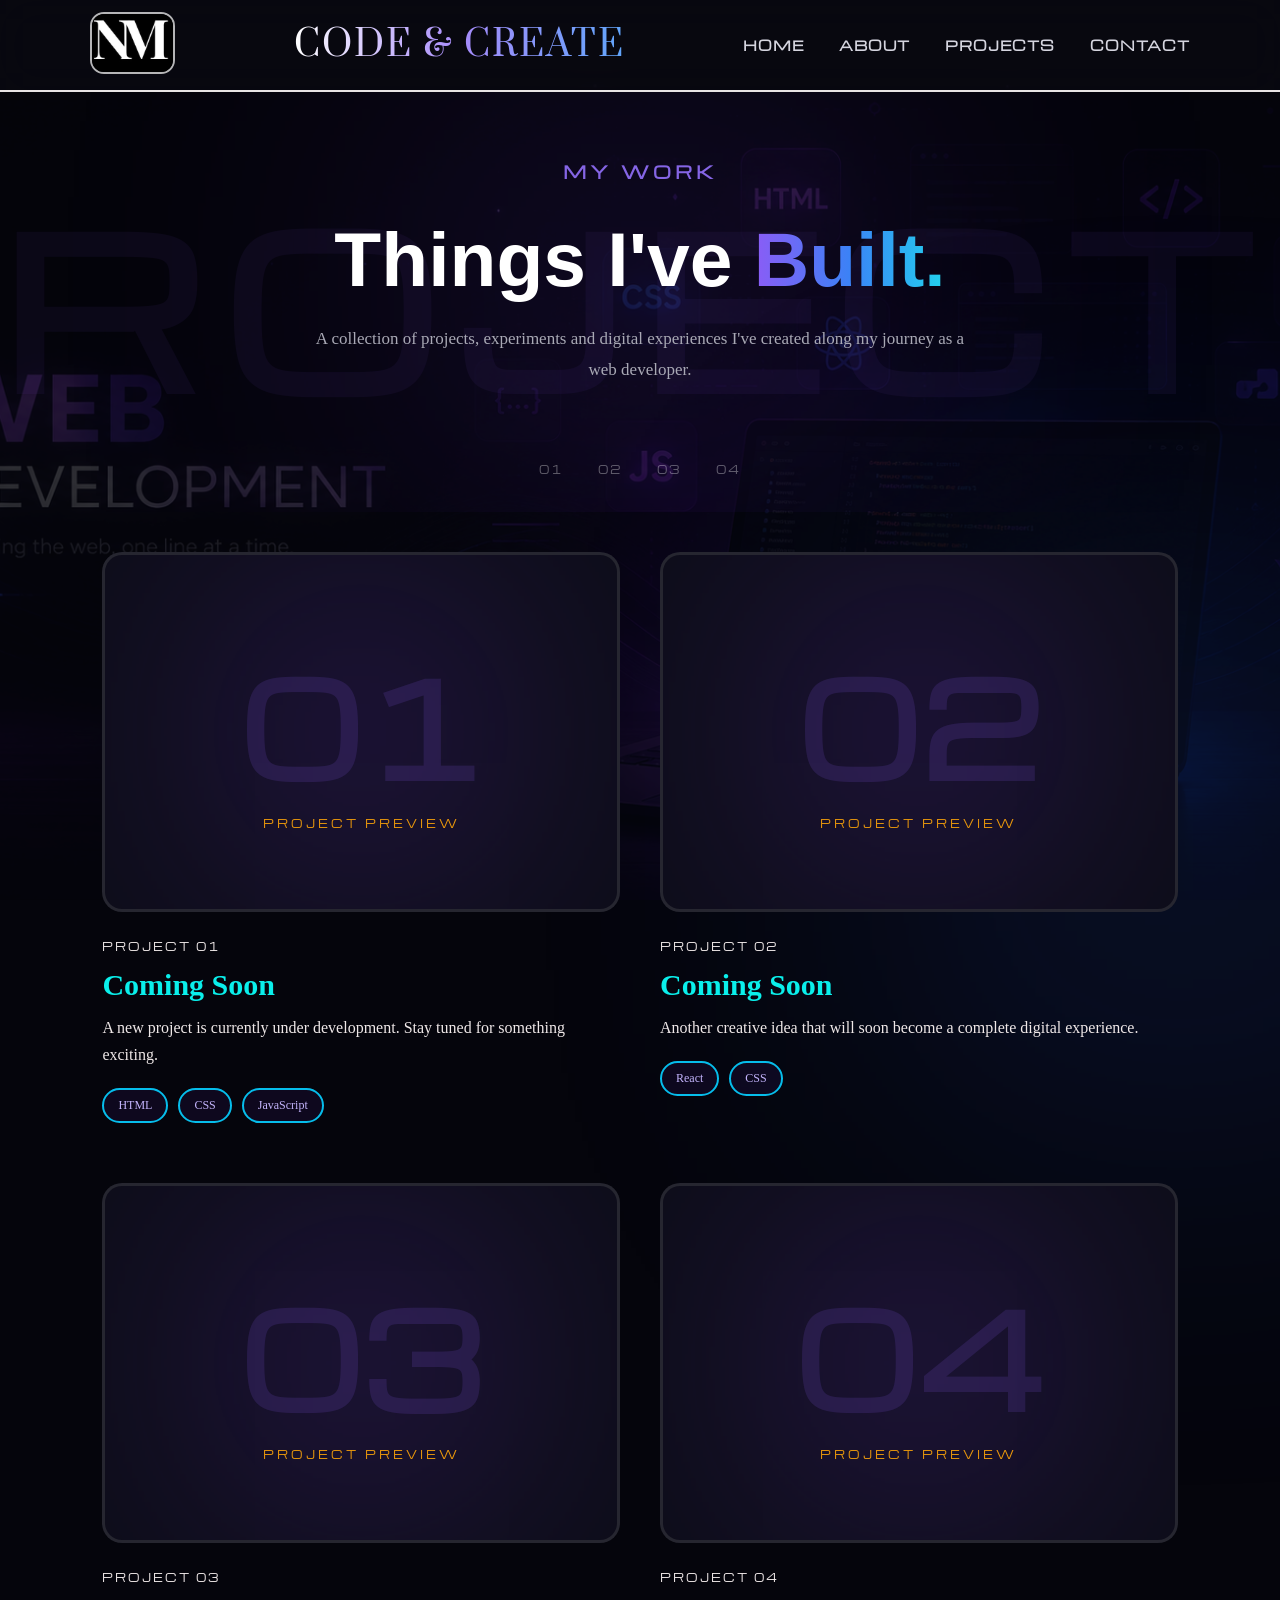
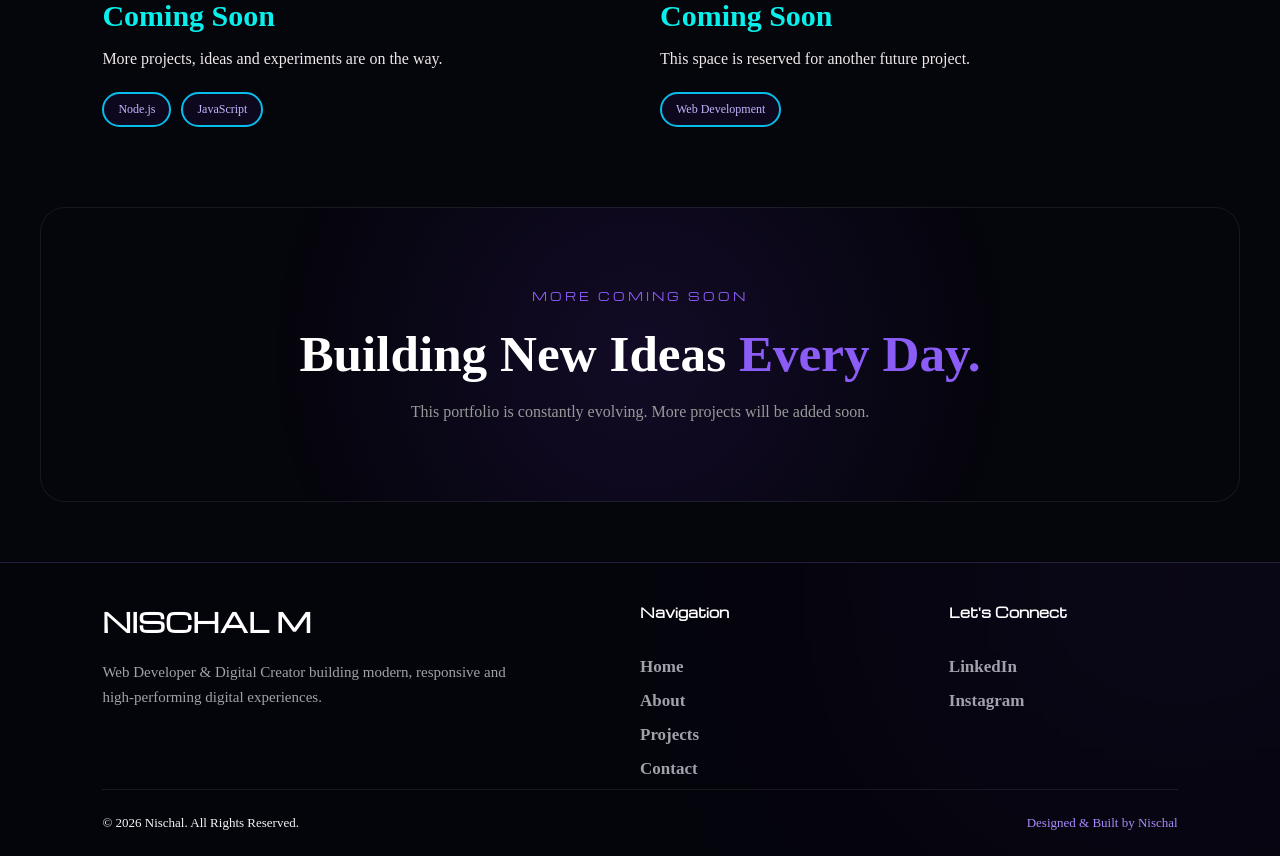
==== projects.html @ e3e35c50 "Initial portfolio website" ====
<!DOCTYPE html>

<html lang="en">

<head>

    <meta charset="UTF-8">

    <meta name="viewport" content="width=device-width, initial-scale=1.0">

    <title>Projects | Nischal</title>

    <!-- Main CSS -->
    <link rel="stylesheet" href="style.css">

    <!-- Projects CSS -->
    <link rel="stylesheet" href="projects.css">

    <!-- Fonts -->

    <link
        href="https://fonts.googleapis.com/css2?family=Inter:wght@400;500;600;700;800&family=Michroma&family=Prata&display=swap"
        rel="stylesheet">

</head>


<body>


    <!-- ================= NAVBAR ================= -->

    <nav>

        <div class="logo-img">

            <img src="logo.jpg" alt="NM Logo">

        </div>


        <div class="logo">

            CODE & CREATE

        </div>


        <ul>

            <li>
                <a href="index.html">Home</a>
            </li>

            <li>
                <a href="about.html">About</a>
            </li>

            <li>
                <a href="projects.html" class="active">Projects</a>
            </li>

            <li>
                <a href="contact.html">Contact</a>
            </li>

        </ul>

    </nav>



    <!-- ================= PROJECT HERO ================= -->

    <section class="projects-hero">

        <p class="section-small">

            MY WORK

        </p>


        <h1>

            Things I've <span>Built.</span>

        </h1>


        <p class="projects-intro">

            A collection of projects, experiments and digital
            experiences I've created along my journey as a web developer.

        </p>
        <div class="project-counter">

            <span>01</span>

            <span>02</span>

            <span>03</span>

            <span>04</span>

        </div>

    </section>



    <!-- ================= PROJECTS GRID ================= -->

    <section class="projects-section">


        <div class="projects-grid">


            <!-- ================= PROJECT 01 ================= -->

            <div class="project-item">

                <a href="#" target="_blank" class="project-image-link">

                    <div class="project-image">

                        <!-- Replace with your project image later -->

                        <div class="project-placeholder">

                            <span>01</span>

                            <p>PROJECT PREVIEW</p>

                        </div>

                    </div>

                </a>


                <div class="project-info">

                    <p class="project-number">

                        PROJECT 01

                    </p>


                    <h2>

                        Coming Soon

                    </h2>


                    <p>

                        A new project is currently under development.
                        Stay tuned for something exciting.

                    </p>


                    <div class="project-tags">

                        <span>HTML</span>

                        <span>CSS</span>

                        <span>JavaScript</span>

                    </div>

                </div>

            </div>



            <!-- ================= PROJECT 02 ================= -->

            <div class="project-item">

                <a href="#" target="_blank" class="project-image-link">

                    <div class="project-image">

                        <div class="project-placeholder">

                            <span>02</span>

                            <p>PROJECT PREVIEW</p>

                        </div>

                    </div>

                </a>


                <div class="project-info">

                    <p class="project-number">

                        PROJECT 02

                    </p>


                    <h2>

                        Coming Soon

                    </h2>


                    <p>

                        Another creative idea that will soon become
                        a complete digital experience.

                    </p>


                    <div class="project-tags">

                        <span>React</span>

                        <span>CSS</span>

                    </div>

                </div>

            </div>



            <!-- ================= PROJECT 03 ================= -->

            <div class="project-item">

                <a href="#" target="_blank" class="project-image-link">

                    <div class="project-image">

                        <div class="project-placeholder">

                            <span>03</span>

                            <p>PROJECT PREVIEW</p>

                        </div>

                    </div>

                </a>


                <div class="project-info">

                    <p class="project-number">

                        PROJECT 03

                    </p>


                    <h2>

                        Coming Soon

                    </h2>


                    <p>

                        More projects, ideas and experiments
                        are on the way.

                    </p>


                    <div class="project-tags">

                        <span>Node.js</span>

                        <span>JavaScript</span>

                    </div>

                </div>

            </div>



            <!-- ================= PROJECT 04 ================= -->

            <div class="project-item">

                <a href="#" target="_blank" class="project-image-link">

                    <div class="project-image">

                        <div class="project-placeholder">

                            <span>04</span>

                            <p>PROJECT PREVIEW</p>

                        </div>

                    </div>

                </a>


                <div class="project-info">

                    <p class="project-number">

                        PROJECT 04

                    </p>


                    <h2>

                        Coming Soon

                    </h2>


                    <p>

                        This space is reserved for another
                        future project.

                    </p>


                    <div class="project-tags">

                        <span>Web Development</span>

                    </div>

                </div>

            </div>


        </div>

    </section>



    <!-- ================= FUTURE PROJECT CTA ================= -->

    <section class="projects-cta">

        <div class="projects-cta-box">

            <p>

                MORE COMING SOON

            </p>


            <h2>

                Building New Ideas <span>Every Day.</span>

            </h2>


            <p class="projects-cta-text">

                This portfolio is constantly evolving.
                More projects will be added soon.

            </p>

        </div>

    </section>



    <!-- ================= FOOTER ================= -->
    <footer class="footer">

        <div class="footer-top">

            <div class="footer-brand">

                <h2>NISCHAL<span> M</span></h2>

                <p>
                    Web Developer & Digital Creator building modern,
                    responsive and high-performing digital experiences.
                </p>

            </div>


            <div class="footer-links">

                <h3>Navigation</h3>

                <a href="index.html">Home</a>
                <a href="about.html">About</a>
                <a href="projects.html">Projects</a>
                <a href="contact.html">Contact</a>

            </div>


            <div class="footer-social">

                <h3>Let's Connect</h3>
                <a href="https://www.linkedin.com/in/nischal17/">LinkedIn </a>
                <a href="https://www.instagram.com/nischal.m_17_/">Instagram </a>

            </div>

        </div>


        <div class="footer-bottom">

            <p>
                © 2026 Nischal. All Rights Reserved.
            </p>

            <p class="footer-made">
                Designed & Built by Nischal
            </p>

        </div>

    </footer>

</body>

</html>
---- style.css ----
/* =========================
   GLOBAL
========================= */

@import url('https://fonts.googleapis.com/css2?family=Inter:wght@400;500;600;700;800&family=Michroma&family=Prata&display=swap');

* {
    margin: 0;
    padding: 0;
    box-sizing: border-box;
}

html {
    scroll-behavior: smooth;
}

body {
    margin: 0;
    min-height: 100vh;
    background-color: #05050c;
    color: white;
}

body::before {
    content: "";

    position: fixed;
    inset: 0;

    background-image: url("./bg1.png");
    background-size: cover;
    background-position: center;
    background-repeat: no-repeat;

    opacity: 0.2;

    z-index: -1;

    pointer-events: none;
}

body::after {
    content: "";

    position: fixed;

    width: 500px;
    height: 500px;

    background: #2563eb;

    filter: blur(180px);

    opacity: 0.18;

    bottom: -200px;
    right: -150px;

    z-index: -1;
}


/* =========================
   NAVBAR
========================= */

nav {

    position: sticky;
    top: 0;

    width: 100%;

    min-height: 80px;

    display: flex;
    align-items: center;
    justify-content: space-between;

    padding: 12px 7%;

    background: rgba(10, 10, 18, 0.75);

    backdrop-filter: blur(20px);

    border-bottom: 2px solid rgb(232, 228, 228);

    z-index: 1000;

}


/* =========================
   LOGO IMAGE
========================= */

.logo-img img {

    width: 85px;
    height: 62px;

    object-fit: cover;

    border: 2px solid rgba(255, 255, 255, 0.7);

    border-radius: 14px;

    transition: 0.3s;

}

.logo-img img:hover {

    transform: rotate(5deg) scale(1.05);

    box-shadow:
        0 0 25px rgba(139, 92, 246, 0.6);

}


/* =========================
   PORTFOLIO LOGO TEXT
========================= */

.logo {

    font-family: "Prata", serif;

    font-size: clamp(25px, 3vw, 35px);

    color: white;

    letter-spacing: 2px;

    background:
        linear-gradient(90deg,
            #ffffff,
            #a78bfa,
            #60a5fa);

    -webkit-background-clip: text;

    color: transparent;

}


/* =========================
   NAV LINKS
========================= */

nav ul {

    display: flex;

    align-items: center;

    gap: 35px;

}

nav ul li {

    list-style: none;

}

nav ul li a {

    position: relative;

    text-decoration: none;

    text-transform: uppercase;

    color: #d5d5df;

    font-size: 13px;

    font-family: "Michroma", sans-serif;

    letter-spacing: 1px;
    font-weight: bolder;

    transition: 0.3s;

}


/* HOVER COLOR */

nav ul li a:hover {

    color: rgb(238, 3, 3);

}


/* ANIMATED UNDERLINE */

nav ul li a::after {

    content: "";

    position: absolute;

    width: 0;

    height: 2px;

    left: 0;

    bottom: -8px;

    background:
        linear-gradient(90deg,
            #8b5cf6,
            #3b82f6);

    transition: 0.3s;

}

nav ul li a:hover::after {

    width: 100%;

}


/* =========================
   HERO SECTION
========================= */

.hero {

    width: 100%;
    padding: 80px 5% 50px;
    padding-top: 10px;
    min-height: calc(100vh - 80px);

    max-width: 1500px;

    margin: auto;

    display: flex;
    flex-direction: column;

    justify-content: space-evenly;

    align-items: center;

    gap: 70px;
    text-align: center;

    padding-left: 50px;
    flex: content;


    animation: fadeUp 1s ease;
    position: relative;
    overflow: hidden;
    isolation: isolate;

}

.hero-center .one {

    font-family: "Michroma", sans-serif;

    color: #a78bfa;

    font-size: clamp(20px, 1.5vw, 24px);

    letter-spacing: 2px;
    line-height: 2;

    margin-bottom: 60px;
    text-align: center;
    text-transform: uppercase;

}

.hero-center .intro-text {
    font-family: "Michroma", sans-serif;
    color: #e8e5f0;
    font-size: clamp(30px, 2.5vw, 60px);
    letter-spacing: 2px;
    gap: 0px;
    text-transform: uppercase;
    width: 100%;
}


/* MAIN HEADING */

.hero-center .two {

    font-family: "Inter", sans-serif;

    font-size: clamp(25px, 6vw, 55px);

    font-weight: 500px;

    line-height: 1.05;

    letter-spacing: -3px;

    max-width: 750px;
    text-align: center;

    color: white;

}

.hero-center .three {

    font-family: "Michroma", sans-serif;

    font-size: 20px;

    font-weight: 500px;

    line-height: 1.05;

    letter-spacing: 2px;

    max-width: 900px;
    text-align: center;
    color: white;
    padding-top: 20px;
    line-height: 1.5;


}

.hero::before {
    content: "";

    position: absolute;

    width: 600px;
    height: 500px;

    background: radial-gradient(ellipse,
            rgba(99, 102, 241, 0.30) 0%,
            rgba(139, 92, 246, 0.18) 40%,
            transparent 75%);

    top: 50%;
    left: 50%;

    transform: translate(-50%, -50%);

    filter: blur(50px);

    z-index: 0;

    pointer-events: none;
}


/* =========================
   LEFT SIDE
========================= */



/* SMALL INTRO TEXT */




/* GRADIENT TEXT */

.bold {

    background:
        linear-gradient(90deg,
            #8b5cf6,
            #3b82f6,
            #06b6d4);

    -webkit-background-clip: text;

    color: transparent;

}


/* =========================
   BUTTONS
========================= */

.btn {

    display: inline-block;

    margin-top: 30px;
    margin-bottom: 30px;

    margin-right: 12px;

    padding: 15px 25px;
    padding-bottom: 20px;

    border: none;

    border-radius: 12px;

    background:
        linear-gradient(135deg,
            #8b5cf6,
            #2563eb);

    color: white;

    font-family: "Inter", sans-serif;

    font-weight: 600;

    font-size: 14px;

    cursor: pointer;

    transition: all 0.3s ease;

    box-shadow: 0 10px 30px rgba(99, 102, 241, 0.3);
    display: inline-block;
    text-decoration: none;

}


/* BUTTON HOVER */

.btn:hover {

    transform:
        translateY(-5px) scale(1.03);

    box-shadow:
        0 15px 40px rgba(139, 92, 246, 0.5);

}


/* SECOND BUTTON */

.btn:nth-of-type(2) {

    background: transparent;

    border:
        1px solid rgba(255, 255, 255, 0.859);

    box-shadow: none;
    transition: none;


}

.btn:nth-of-type(2):hover {

    background:
        rgba(226, 211, 211, 0.08);
    color: rgb(183, 255, 0);
    border: 3px solid rgba(255, 255, 255, 0.859);

}




@keyframes fadeUp {

    from {

        opacity: 0;

        transform:
            translateY(40px);

    }

    to {

        opacity: 1;

        transform:
            translateY(0);

    }

}


/* =========================
   RESPONSIVE TABLET
========================= */

@media (max-width: 900px) {

    nav {

        padding: 12px 5%;

    }

    nav ul {

        gap: 18px;

    }

    .hero {

        flex-direction: column;

        text-align: center;

        padding-top: 100px;

    }

    .hero-left {

        display: flex;

        flex-direction: column;

        align-items: center;

    }

    .hero-right {

        margin-top: 20px;

    }

}


/* =========================
   MOBILE
========================= */

@media (max-width: 650px) {

    nav {

        min-height: 70px;

        padding: 10px 20px;

    }

    .logo-img img {

        width: 48px;
        height: 48px;

    }

    .logo {

        font-size: 26px;

    }

    nav ul {

        display: none;

    }

    .hero {

        padding:
            70px 20px 50px;

        gap: 50px;

    }

    .hero-left .two {

        font-size: 42px;

        letter-spacing: -2px;

    }

    .hero-right img {

        width: 90%;

    }

    .btn {

        padding: 13px 18px;

        font-size: 12px;
        padding-bottom: 20px;

    }

}

/* TECH STACK */

.tech-section {

    max-width: 1300px;

    margin: auto;

    padding: 10px;

    text-align: center;
    padding-top: 10px;
}


.section-small {

    color: #a78bfa;

    font-family: "Michroma", sans-serif;

    font-size: 12px;

    letter-spacing: 2px;

    margin-bottom: 10px;
}


.tech-section h2,
.featured-section h2 {

    font-size: clamp(32px, 4vw, 55px);

    margin-bottom: 60px;
}


.tech-section h2 span,
.featured-section h2 span,
.cta-section h2 span {

    background: linear-gradient(90deg,
            #8b5cf6,
            #3b82f6,
            #06b6d4);

    -webkit-background-clip: text;

    color: transparent;
}


.tech-container {

    display: grid;

    grid-template-columns:
        repeat(3, 1fr);

    gap: 30px;
}


.tech-card {

    padding: 30px;
    padding-bottom: 20px;

    background:
        rgba(255, 255, 255, 0.03);

    border:
        2px solid rgba(255, 255, 255, 0.811);

    border-radius: 18px;

    transition: 0.5s;
}


.tech-card:hover {

    transform:
        translateY(-10px);


    box-shadow:
        0 20px 50px rgba(139, 92, 246, 0.15);
    border: 5px solid rgba(138, 92, 246, 0.91);
    transition: all 0.1s ease;
}


.tech-card span {

    color: #8b5cf6;

    font-size: 12px;
}


.tech-card h3 {

    margin: 15px 0;

    font-size: 25px;
}


.tech-card p {

    color: #a1a1aa;

    font-size: 14px;
}
/* footer */
/* ================= FOOTER ================= */

.footer {
    background: rgba(5, 5, 12, 0.95);

    border-top: 1px solid rgba(167, 139, 250, 0.2);

    padding: 40px 8% 25px;

    position: relative;

    overflow: hidden;
}


/* Purple glow */

.footer::before {
    content: "";

    position: absolute;

    width: 400px;
    height: 400px;

    background: #7c3aed;

    filter: blur(180px);

    opacity: 0.12;

    top: -200px;
    right: -100px;

    pointer-events: none;
}


/* Footer Layout */

.footer-top {
    max-width: 1200px;

    margin: auto;

    display: grid;

    grid-template-columns: 2fr 1fr 1fr;

    gap: 80px;

    padding-bottom: 10px;

    position: relative;

    z-index: 1;
}


/* Brand */

.footer-brand h2 {
    font-family: "Michroma", sans-serif;

    font-size: 26px;

    margin-bottom: 20px;

    color: white;
    gap: 5px;
}


.footer-brand h2 span {
    color: white;
    gap: 5px;
}


.footer-brand p {
    max-width: 420px;

    color: #a1a1aa;

    line-height: 1.7;

    font-size: 15px;
}


/* Links */

.footer h3 {
    font-family: "Michroma", sans-serif;

    font-size: 13px;

    margin-bottom: 22px;

    color: white;
}


.footer-links,
.footer-social {
    display: flex;

    flex-direction: column;

    gap: 14px;
}


.footer a {
    text-decoration: none;

    color: #a1a1aa;

    font-size: 17px;
    font-weight: bolder;
    transition: 0.3s ease;
}


.footer a:hover {
    color: #e606b5;

    transform: translateX(6px);
}


/* Bottom Section */

.footer-bottom {
    max-width: 1200px;

    margin: auto;

    padding-top: 25px;

    border-top: 1px solid rgba(255, 255, 255, 0.08);

    display: flex;

    justify-content: space-between;

    align-items: center;

    color: #f5f5f8;

    font-size: 13px;

    position: relative;

    z-index: 1;
}


.footer-made {
    color: #a78bfa;
}


/* ================= MOBILE ================= */

@media (max-width: 768px) {

    .footer {
        padding: 55px 7% 25px;
    }


    .footer-top {
        grid-template-columns: 1fr;

        gap: 45px;
    }


    .footer-bottom {
        flex-direction: column;

        align-items: flex-start;

        gap: 10px;
    }

}

/*
/* FLOAT ANIMATION */

@keyframes floatTag {

    0%,
    100% {
        transform: translateY(0);
    }

    50% {
        transform: translateY(-15px);
    }

}


/* =========================
   MOBILE
========================= */

@media (max-width: 650px) {

    .image-container {
        width: 280px;
        height: 380px;
    }

    .tag-one {
        right: -20px;
    }

    .tag-two {
        left: -20px;
    }

}
---- projects.css ----
/* ================= PROJECTS HERO ================= */

/* ================= PROJECT HERO ================= */

.projects-hero {

    min-height: 420px;

    position: relative;

    display: flex;

    flex-direction: column;

    justify-content: center;

    align-items: center;

    text-align: center;

    padding: 20px 8% 80px;

    overflow: hidden;

}


/* ================= BIG BACKGROUND TEXT ================= */

.projects-hero::before {

    content: "PROJECTS";

    position: absolute;

    top: 50%;

    left: 50%;

    transform: translate(-50%, -50%);

    font-family: "Michroma", sans-serif;

    font-size: clamp(80px, 16vw, 250px);

    font-weight: 900;

    letter-spacing: 15px;

    color: rgba(139, 92, 246, 0.06);

    white-space: nowrap;

    z-index: 0;

    pointer-events: none;

}


/* ================= PURPLE GLOW ================= */

.projects-hero::after {

    content: "";

    position: absolute;

    width: 500px;

    height: 350px;

    background: #7c3aed;

    filter: blur(160px);

    opacity: 0.16;

    top: 45%;

    left: 50%;

    transform: translate(-50%, -50%);

    z-index: 0;

}


/* ================= HERO CONTENT ================= */

.projects-hero > * {

    position: relative;

    z-index: 2;

}


/* ================= SMALL LABEL ================= */

.projects-hero .section-small {

    font-family: "Michroma", sans-serif;

    font-size: 17px;
    font-weight: bolder;

    letter-spacing: 4px;

    color: #8565e5;

    margin-bottom: 20px;

}


/* ================= TITLE ================= */

.projects-hero h1 {

    font-family: "Inter", sans-serif;

    font-size: clamp(50px, 7vw, 95px);

    font-weight: 800;

    color: #ffffff;

    margin: 0 0 20px;

    line-height: 1.05;

}


/* ================= GRADIENT TEXT ================= */

.projects-hero h1 span {

    background: linear-gradient(
        90deg,
        #8b5cf6,
        #6366f1,
        #38bdf8
    );

    -webkit-background-clip: text;

    -webkit-text-fill-color: transparent;

}


/* ================= DESCRIPTION ================= */

.projects-intro {

    max-width: 680px;

    color: #efeff7;

    font-size: 19px;

    line-height: 2px;

    margin: 0;

}


/* ================= DECORATIVE PROJECT NUMBERS ================= */

.projects-hero .project-counter {

    position: absolute;

    bottom: 35px;

    display: flex;

    gap: 35px;

    font-family: "Michroma", sans-serif;

    font-size: 11px;

    letter-spacing: 2px;

    color: rgba(255, 255, 255, 0.35);

    z-index: 3;

}


.projects-hero .project-counter span {

    transition: 0.3s ease;

}


.projects-hero .project-counter span:hover {

    color: #a78bfa;

}


.projects-hero h1 {

    font-family: Arial, sans-serif;

    font-size: clamp(45px, 6vw, 80px);

    color: white;

    margin: 15px 0;

}


.projects-hero h1 span {

    background: linear-gradient(
        90deg,
        #8b5cf6,
        #3b82f6,
        #22d3ee
    );

    -webkit-background-clip: text;

    -webkit-text-fill-color: transparent;

}


.projects-intro {

    max-width: 650px;

    color: #a9a9b5;

    font-size: 17px;

    line-height: 1.8;

    margin-top: 10px;

}


/* ================= PROJECTS SECTION ================= */

.projects-section {

    padding: 40px 8% 120px;
    padding-bottom: 70px;

}


.projects-grid {

    display: grid;

    grid-template-columns: repeat(2, 1fr);

    gap: 60px 40px;

    max-width: 1300px;

    margin: auto;

}


/* ================= PROJECT CARD ================= */

.project-item {

    transition: 0.4s ease;

}


/* ================= PROJECT IMAGE ================= */

.project-image-link {

    display: block;

    text-decoration: none;

}


.project-image {

    height: 360px;

    overflow: hidden;

    border-radius: 20px;

    border: 3px solid rgba(255, 255, 255, 0.1);

    background: #0d0d18;

    position: relative;

    cursor: pointer;

    transition: 0.4s ease;

}


.project-image:hover {

    transform: translateY(-8px);

    border-color: rgba(19, 48, 236, 0.7);

    box-shadow:

        0 20px 50px rgba(0, 0, 0, 0.5),

        0 0 40px rgba(124, 58, 237, 0.15);

}


/* ================= PLACEHOLDER ================= */

.project-placeholder {

    width: 100%;

    height: 100%;

    display: flex;

    flex-direction: column;

    justify-content: center;

    align-items: center;

    position: relative;

    overflow: hidden;

}


.project-placeholder::before {

    content: "";

    position: absolute;

    width: 300px;

    height: 300px;

    background: #7c3aed;

    filter: blur(130px);

    opacity: 0.2;

}


.project-placeholder span {

    font-family: "Michroma", sans-serif;

    font-size: clamp(70px, 10vw, 130px);

    font-weight: 900;

    color: rgba(139, 92, 246, 0.15);

    z-index: 1;

}


.project-placeholder p {

    font-family: "Michroma", sans-serif;

    font-size: 11px;

    letter-spacing: 3px;

    color: #ea980c;

    z-index: 1;

}


/* ================= PROJECT INFO ================= */

.project-info {

    padding-top: 25px;

}


.project-number {

    font-family: "Michroma", sans-serif;

    font-size: 11px;

    letter-spacing: 2px;

    color: #8b5cf6;

}


.project-info h2 {

    color: rgb(10, 239, 235);

    font-size: 30px;

    margin: 12px 0;

}


.project-info > p {

    color: #efe8e8;

    line-height: 1.7;

    max-width: 500px;

}


/* ================= PROJECT TAGS ================= */

.project-tags {

    display: flex;

    flex-wrap: wrap;

    gap: 10px;

    margin-top: 20px;

}


.project-tags span {

    padding: 8px 14px;

    border-radius: 50px;

    font-size: 12px;

    color: #c4b5fd;

    border: 2px solid rgb(6, 189, 235);

    background: rgba(124, 58, 237, 0.08);

}


/* ================= CTA ================= */

.projects-cta {

    padding: 10px 20px 120px;
    padding-bottom: 60px;


}


.projects-cta-box {

    max-width: 1200px;

    margin: auto;

    padding: 80px 30px;

    text-align: center;

    border-radius: 25px;

    border: 1px solid rgba(255, 255, 255, 0.08);

    background:

        radial-gradient(
            circle at center,
            rgba(124, 58, 237, 0.12),
            transparent 60%
        );

}


.projects-cta-box > p:first-child {

    color: #8b5cf6;

    font-family: "Michroma", sans-serif;

    font-size: 11px;

    letter-spacing: 3px;

}


.projects-cta-box h2 {

    color: white;

    font-size: clamp(30px, 4vw, 55px);

    margin: 20px 0;

}


.projects-cta-box h2 span {

    color: #8b5cf6;

}


.projects-cta-text {

    color: #999;

    font-size: 16px;

}


/* ================= MOBILE ================= */

@media (max-width: 768px) {

    .projects-hero {

        min-height: 350px;

        padding: 100px 7% 40px;

    }


    .projects-grid {

        grid-template-columns: 1fr;

        gap: 50px;

    }


    .projects-section {

        padding: 40px 7% 80px;

    }


    .project-image {

        height: 280px;

    }


    .projects-cta {

        padding: 20px 7% 80px;

    }


    .projects-cta-box {

        padding: 60px 20px;

    }

}
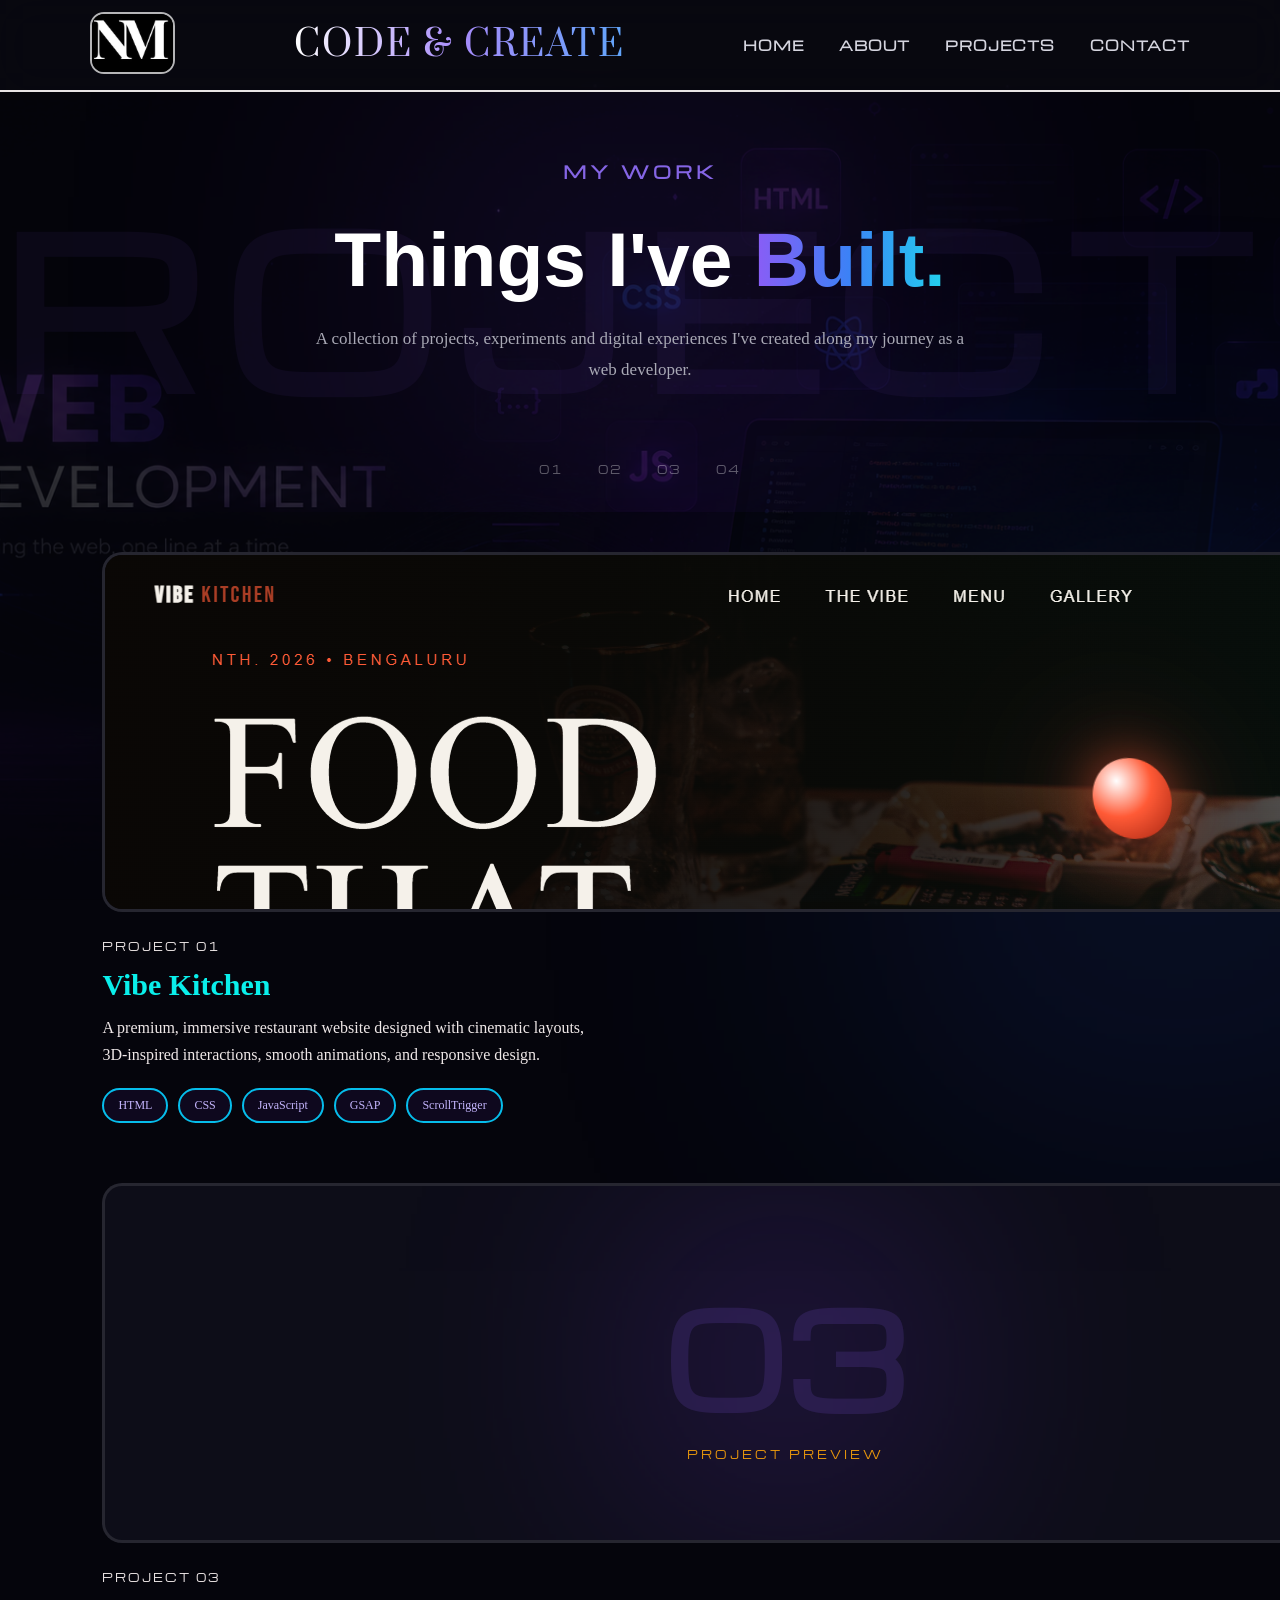
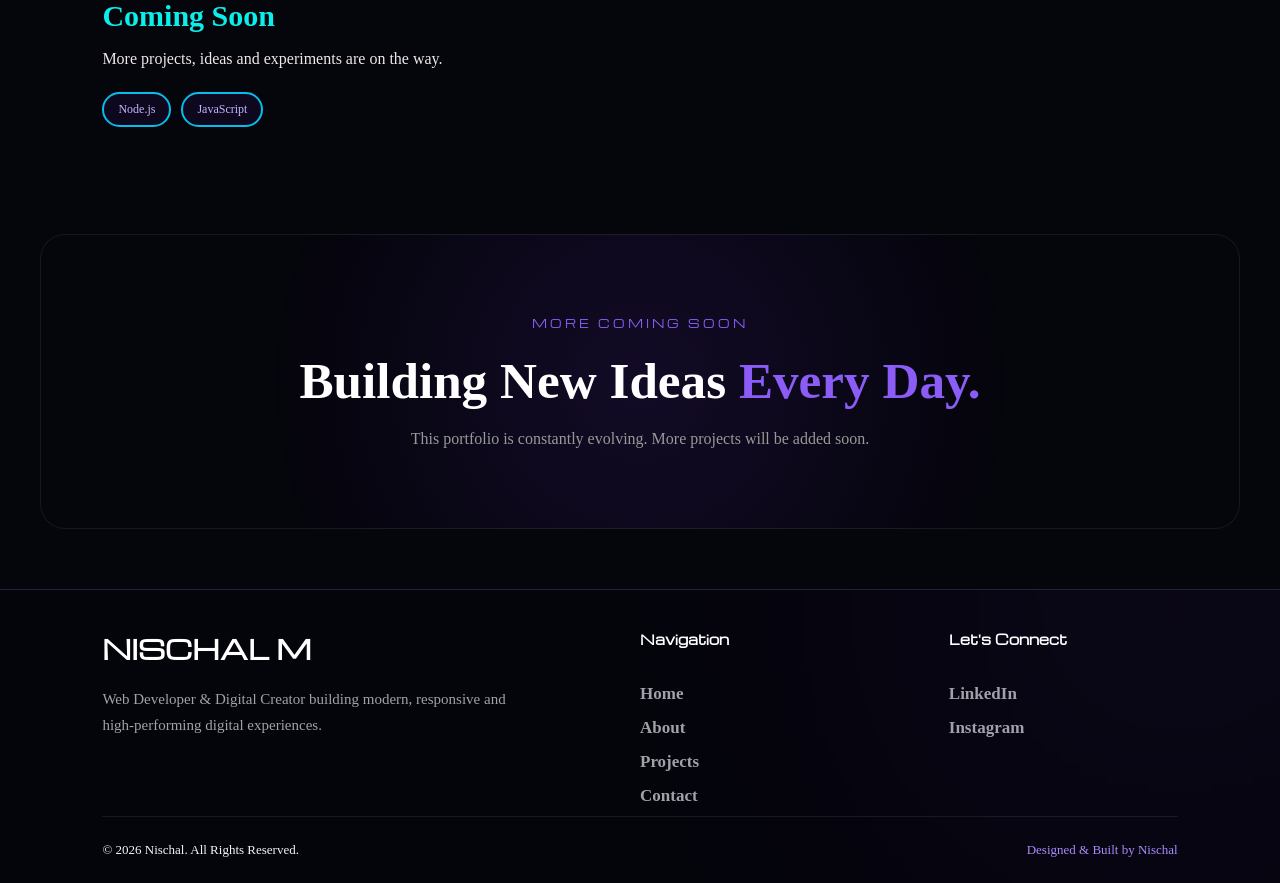
==== commit e06f180e: "Added Vibe Kitchen project to portfolio" ====
--- a/projects.html
+++ b/projects.html
@@ -122,24 +122,22 @@
 
             <div class="project-item">
 
-                <a href="#" target="_blank" class="project-image-link">
-
-                    <div class="project-image">
-
-                        <!-- Replace with your project image later -->
-
-                        <div class="project-placeholder">
-
-                            <span>01</span>
-
-                            <p>PROJECT PREVIEW</p>
-
-                        </div>
-
-                    </div>
-
-                </a>
-
+                <a 
+    href="https://project1-vibe-kitchen-kappa.vercel.app/"
+    target="_blank"
+    class="project-image-link"
+>
+
+    <div class="project-image">
+
+        <img 
+            src="pro1.png"
+            alt="Vibe Kitchen Restaurant Website"
+        >
+
+    </div>
+
+</a>
 
                 <div class="project-info">
 
@@ -152,15 +150,14 @@
 
                     <h2>
 
-                        Coming Soon
+                        Vibe Kitchen
 
                     </h2>
 
 
                     <p>
 
-                        A new project is currently under development.
-                        Stay tuned for something exciting.
+                        A premium, immersive restaurant website designed with cinematic layouts, 3D-inspired interactions, smooth animations, and responsive design.
 
                     </p>
 
@@ -172,6 +169,10 @@
                         <span>CSS</span>
 
                         <span>JavaScript</span>
+
+                        <span>GSAP</span>
+
+                        <SPAN>ScrollTrigger</SPAN>
 
                     </div>
 
--- a/style.css
+++ b/style.css
@@ -952,4 +952,55 @@
         left: -20px;
     }
 
+}
+/* ================= MOBILE TECH STACK FIX ================= */
+
+@media (max-width: 768px) {
+
+    .tech-section {
+        width: 100%;
+        overflow: hidden;
+        padding: 60px 20px;
+        box-sizing: border-box;
+    }
+
+    .tech-container {
+        width: 100%;
+        max-width: 100%;
+        margin: 0 auto;
+
+        display: grid;
+        grid-template-columns: 1fr;
+        gap: 15px;
+
+        padding: 0;
+        box-sizing: border-box;
+    }
+
+    .tech-card {
+        width: 100%;
+        max-width: 100%;
+        min-width: 0;
+
+        box-sizing: border-box;
+    }
+
+    .tech-section h2,
+    .tech-section .section-small {
+        text-align: center;
+        max-width: 100%;
+    }
+}
+
+
+/* EXTRA FIX FOR HORIZONTAL SCROLL */
+
+html,
+body {
+    max-width: 100%;
+    overflow-x: hidden;
+}
+.tech-container {
+    grid-template-columns: repeat(2, 1fr);
+    gap: 12px;
 }
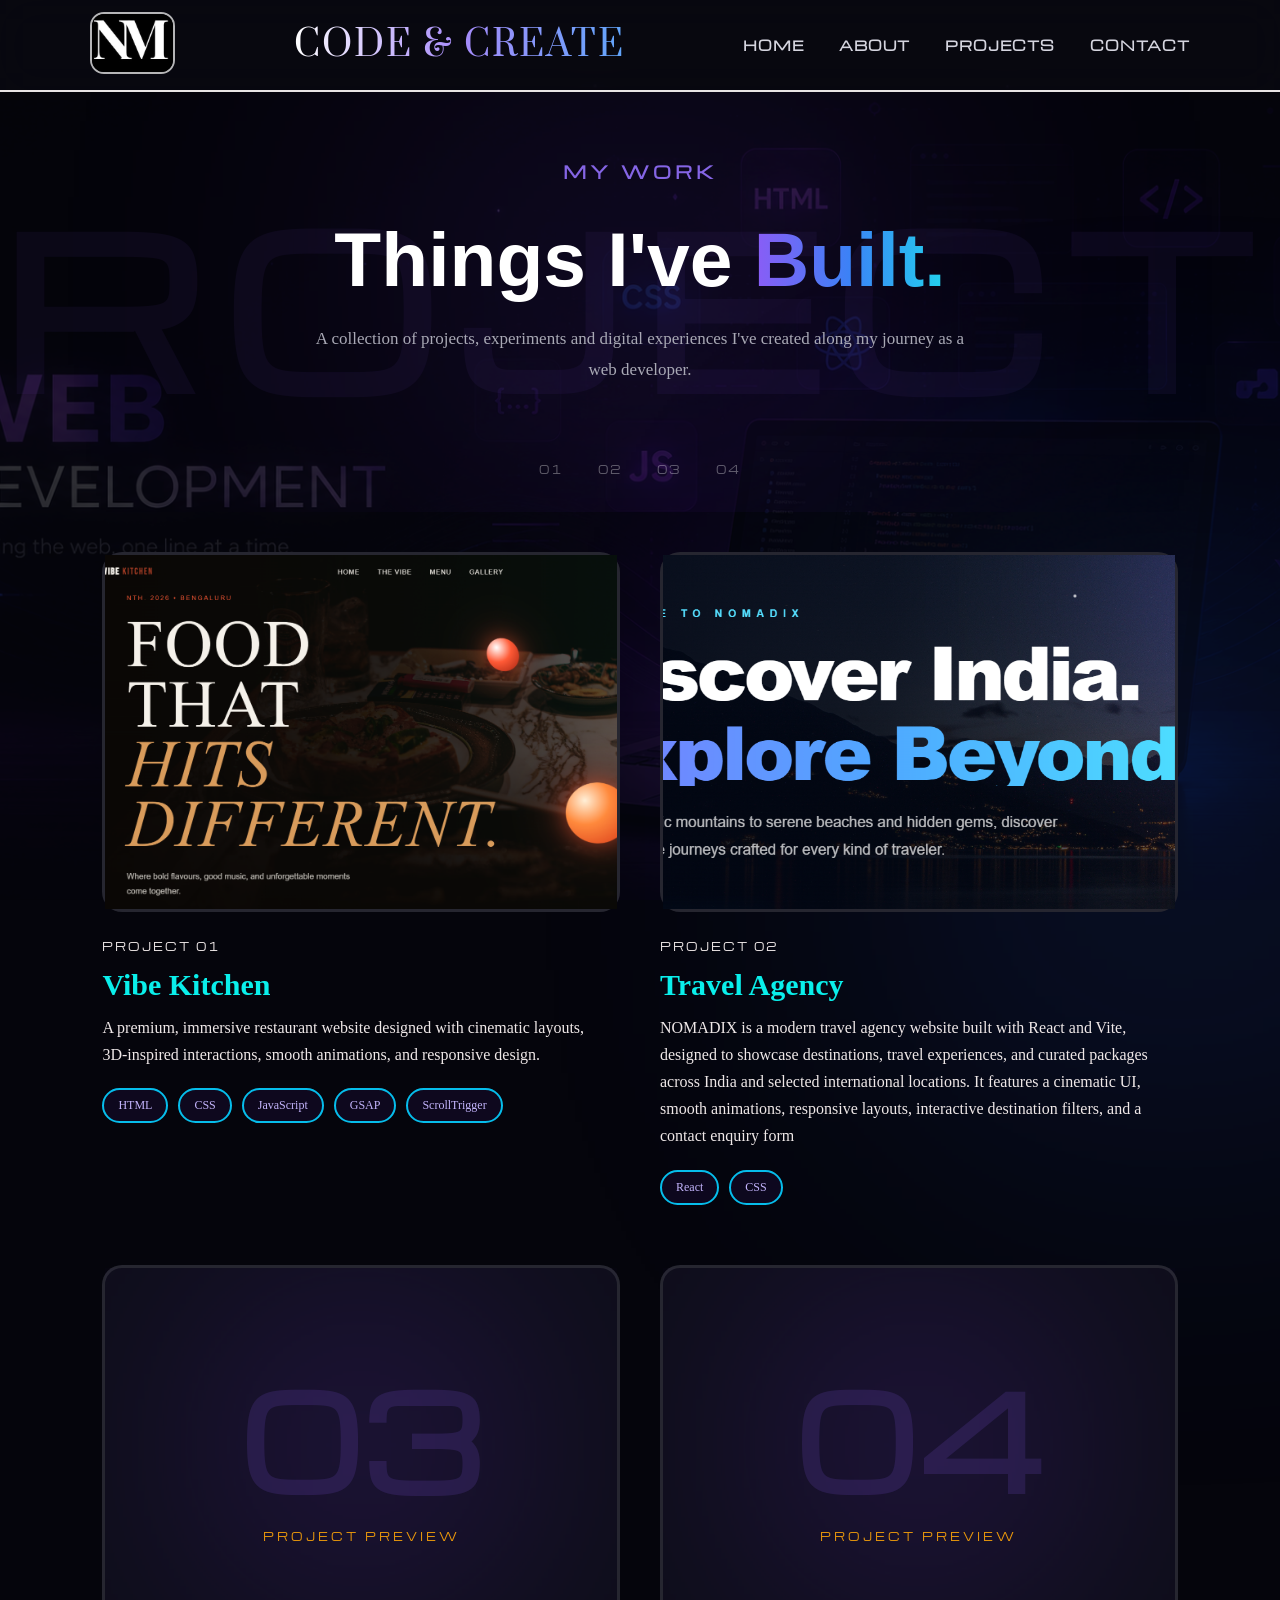
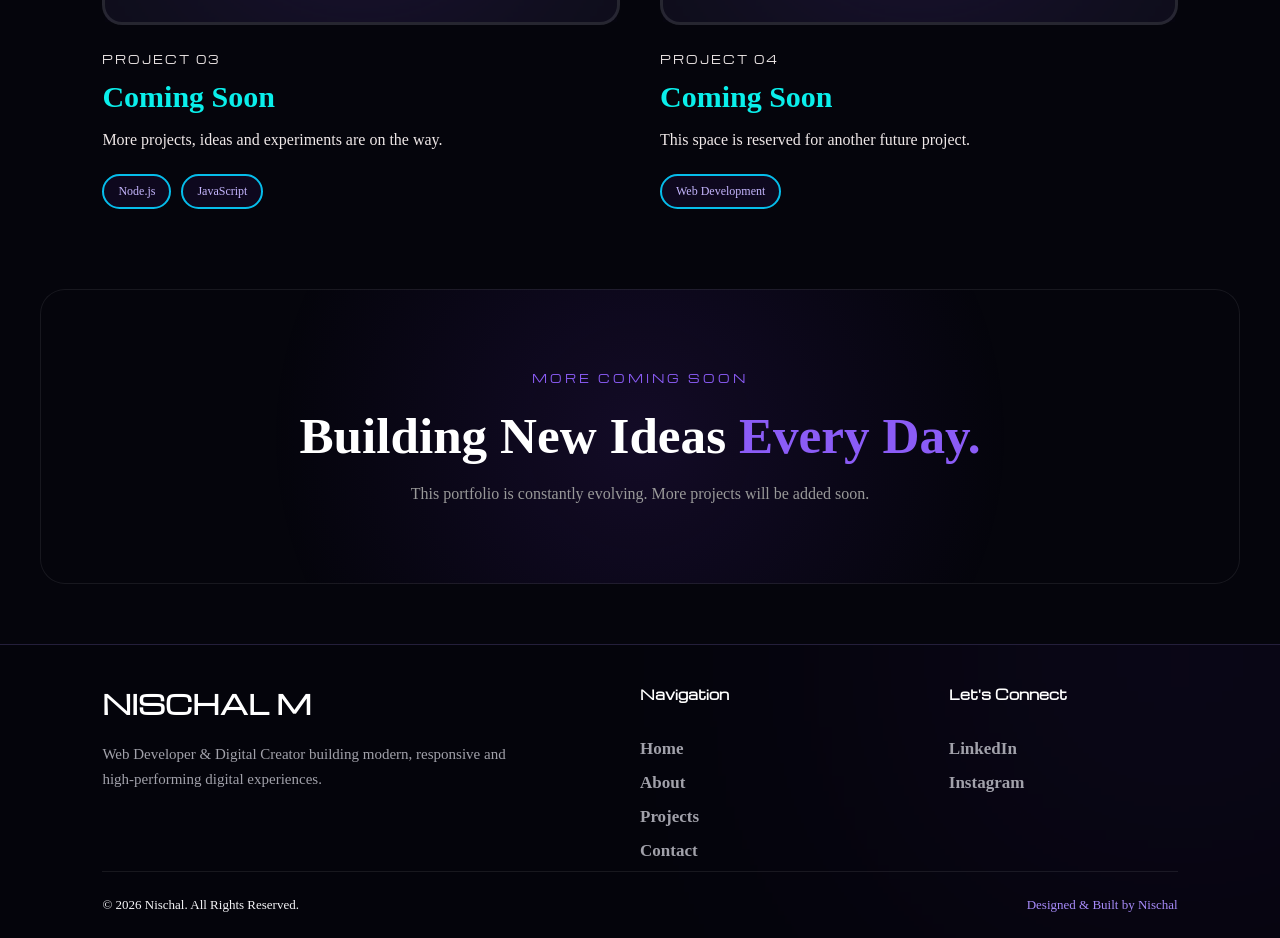
==== commit 5fb6e4af: "Update Projects" ====
--- a/projects.html
+++ b/projects.html
@@ -122,22 +122,15 @@
 
             <div class="project-item">
 
-                <a 
-    href="https://project1-vibe-kitchen-kappa.vercel.app/"
-    target="_blank"
-    class="project-image-link"
->
-
-    <div class="project-image">
-
-        <img 
-            src="pro1.png"
-            alt="Vibe Kitchen Restaurant Website"
-        >
-
-    </div>
-
-</a>
+                <a href="https://project1-vibe-kitchen-kappa.vercel.app/" target="_blank" class="project-image-link">
+
+                    <div class="project-image">
+
+                        <img src="pro1.png" alt="Vibe Kitchen Restaurant Website">
+
+                    </div>
+
+                </a>
 
                 <div class="project-info">
 
@@ -157,7 +150,8 @@
 
                     <p>
 
-                        A premium, immersive restaurant website designed with cinematic layouts, 3D-inspired interactions, smooth animations, and responsive design.
+                        A premium, immersive restaurant website designed with cinematic layouts, 3D-inspired
+                        interactions, smooth animations, and responsive design.
 
                     </p>
 
@@ -185,24 +179,19 @@
             <!-- ================= PROJECT 02 ================= -->
 
             <div class="project-item">
-
-                <a href="#" target="_blank" class="project-image-link">
+                <a href="https://travel-agency-demo-cyan.vercel.app/" target="_blank" class="project-image-link">
+
+
 
                     <div class="project-image">
-
-                        <div class="project-placeholder">
-
-                            <span>02</span>
-
-                            <p>PROJECT PREVIEW</p>
-
-                        </div>
-
-                    </div>
-
+                        <img src="pro2.png" alt="Travel Agency Website">
+                    </div>
                 </a>
 
 
+
+
+
                 <div class="project-info">
 
                     <p class="project-number">
@@ -214,15 +203,18 @@
 
                     <h2>
 
-                        Coming Soon
+                        Travel Agency
 
                     </h2>
 
 
                     <p>
 
-                        Another creative idea that will soon become
-                        a complete digital experience.
+                        NOMADIX is a modern travel agency website built with React and Vite, designed to showcase
+                        destinations, travel experiences, and curated packages across India and selected
+                        international locations. It features a cinematic UI, smooth animations, responsive
+                        layouts, interactive destination filters, and a contact enquiry form</p>
+
 
                     </p>
 
--- a/projects.css
+++ b/projects.css
@@ -1,3 +1,15 @@
+/* ================= GLOBAL PROJECTS FIX ================= */
+
+* {
+    box-sizing: border-box;
+}
+
+html,
+body {
+    width: 100%;
+    max-width: 100%;
+    overflow-x: hidden;
+}
 /* ================= PROJECTS HERO ================= */
 
 /* ================= PROJECT HERO ================= */
@@ -256,37 +268,43 @@
 /* ================= PROJECTS SECTION ================= */
 
 .projects-section {
-
-    padding: 40px 8% 120px;
-    padding-bottom: 70px;
-
-}
-
+    width: 100%;
+    max-width: 100%;
+
+    padding: 40px 8% 70px;
+
+    
+}
+
+
+/* ================= PROJECTS GRID ================= */
 
 .projects-grid {
+    width: 100%;
+    max-width: 1300px;
+    margin: 0 auto;
 
     display: grid;
-
-    grid-template-columns: repeat(2, 1fr);
+    grid-template-columns: repeat(2, minmax(0, 1fr));
 
     gap: 60px 40px;
-
-    max-width: 1300px;
-
-    margin: auto;
-
-}
-
-
-/* ================= PROJECT CARD ================= */
+}
+
+
+/* ================= PROJECT ITEM ================= */
 
 .project-item {
+    width: 100%;
+    min-width: 0;
+
+    display: block;
+
+    position: relative;
+
+    overflow: visible;
 
     transition: 0.4s ease;
-
-}
-
-
+}
 /* ================= PROJECT IMAGE ================= */
 
 .project-image-link {
@@ -296,13 +314,23 @@
     text-decoration: none;
 
 }
-
+.project-image-link {
+    display: block;
+    width: 100%;
+}
 
 .project-image {
-
+    width: 100%;
     height: 360px;
-
-    overflow: hidden;
+    position: relative;
+    ;
+}
+
+.project-image {
+    width: 100%;
+    height: 360px;
+
+   
 
     border-radius: 20px;
 
@@ -315,9 +343,23 @@
     cursor: pointer;
 
     transition: 0.4s ease;
-
-}
-
+}
+.project-image img {
+    width: 100%;
+    height: 100%;
+
+    display: block;
+
+    object-fit: cover;
+
+    object-position: center;
+
+    transition: transform 0.6s ease;
+}
+
+.project-image:hover img {
+    transform: scale(1.05);
+}
 
 .project-image:hover {
 
@@ -558,53 +600,197 @@
 }
 
 
-/* ================= MOBILE ================= */
+/* ================= MOBILE PROJECTS ================= */
 
 @media (max-width: 768px) {
 
     .projects-hero {
-
-        min-height: 350px;
-
-        padding: 100px 7% 40px;
-
+        width: 100%;
+        min-height: 380px;
+
+        padding: 100px 7% 60px;
+
+        overflow: hidden;
+    }
+
+
+    .projects-hero::before {
+        font-size: 70px;
+
+        letter-spacing: 5px;
+
+        white-space: nowrap;
+
+        max-width: 100%;
+    }
+
+
+    .projects-hero::after {
+        width: 250px;
+
+        height: 250px;
+    }
+
+
+    .projects-intro {
+        width: 100%;
+
+        max-width: 100%;
+
+        font-size: 15px;
+
+        line-height: 1.7;
+    }
+
+
+    .project-counter {
+        display: none !important;
+    }
+
+
+    /* PROJECT SECTION */
+
+    .projects-section {
+        width: 100%;
+
+        padding: 50px 6% 70px;
     }
 
 
     .projects-grid {
-
+        width: 100%;
+
+        grid-template-columns: minmax(0, 1fr);
+
+        gap: 50px;
+    }
+
+
+    .project-item {
+        width: 100%;
+
+        min-width: 0;
+    }
+
+
+    .project-image-link {
+        display: block;
+
+        width: 100%;
+
+        max-width: 100%;
+    }
+
+
+    .project-image {
+        width: 100%;
+
+        max-width: 100%;
+
+        height: 240px;
+
+        border-radius: 16px;
+    }
+
+
+    .project-image img {
+        width: 100%;
+
+        height: 100%;
+
+        object-fit: cover;
+    }
+
+
+    .project-info {
+        width: 100%;
+
+        padding-top: 20px;
+    }
+
+
+    .project-info h2 {
+        font-size: 25px;
+
+        word-break: normal;
+    }
+
+
+    .project-info > p {
+        width: 100%;
+
+        font-size: 15px;
+
+        line-height: 1.7;
+    }
+
+
+    .project-tags {
+        width: 100%;
+
+        gap: 8px;
+    }
+
+
+    .project-tags span {
+        font-size: 10px;
+
+        padding: 7px 11px;
+    }
+
+
+    .project-links {
+        flex-wrap: wrap;
+    }
+
+
+    .project-btn {
+        padding: 11px 15px;
+
+        font-size: 10px;
+    }
+
+
+    /* CTA */
+
+    .projects-cta {
+        width: 100%;
+
+        padding: 20px 6% 70px;
+    }
+
+
+    .projects-cta-box {
+        width: 100%;
+
+        padding: 50px 20px;
+
+        border-radius: 20px;
+    }
+
+}
+@media (max-width: 768px) {
+
+    .projects-section {
+        padding: 50px 6% 70px;
+        overflow: visible;
+    }
+
+    .projects-grid {
+        display: grid;
         grid-template-columns: 1fr;
-
+        width: 100%;
         gap: 50px;
-
-    }
-
-
-    .projects-section {
-
-        padding: 40px 7% 80px;
-
-    }
-
+    }
+
+    .project-item {
+        width: 100%;
+        display: block;
+    }
 
     .project-image {
-
-        height: 280px;
-
-    }
-
-
-    .projects-cta {
-
-        padding: 20px 7% 80px;
-
-    }
-
-
-    .projects-cta-box {
-
-        padding: 60px 20px;
-
+        width: 100%;
+        height: 240px;
     }
 
 }
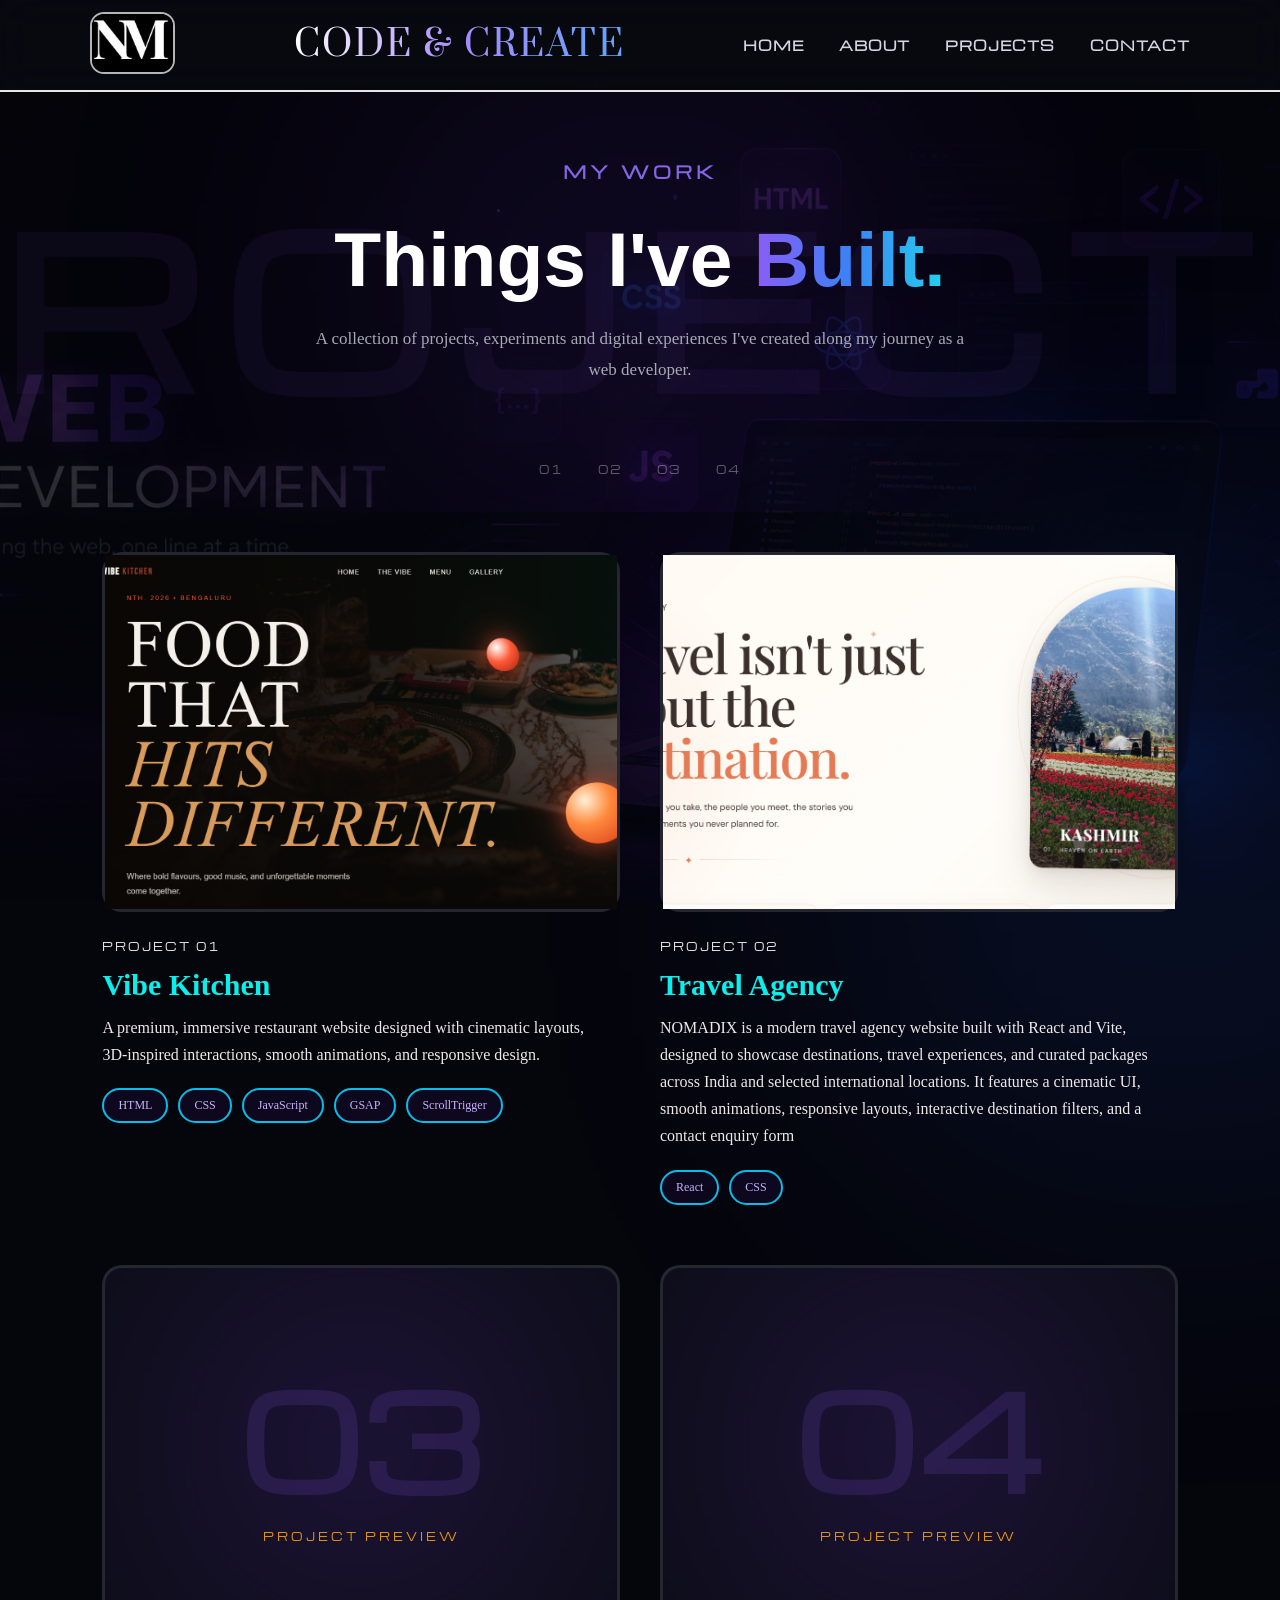
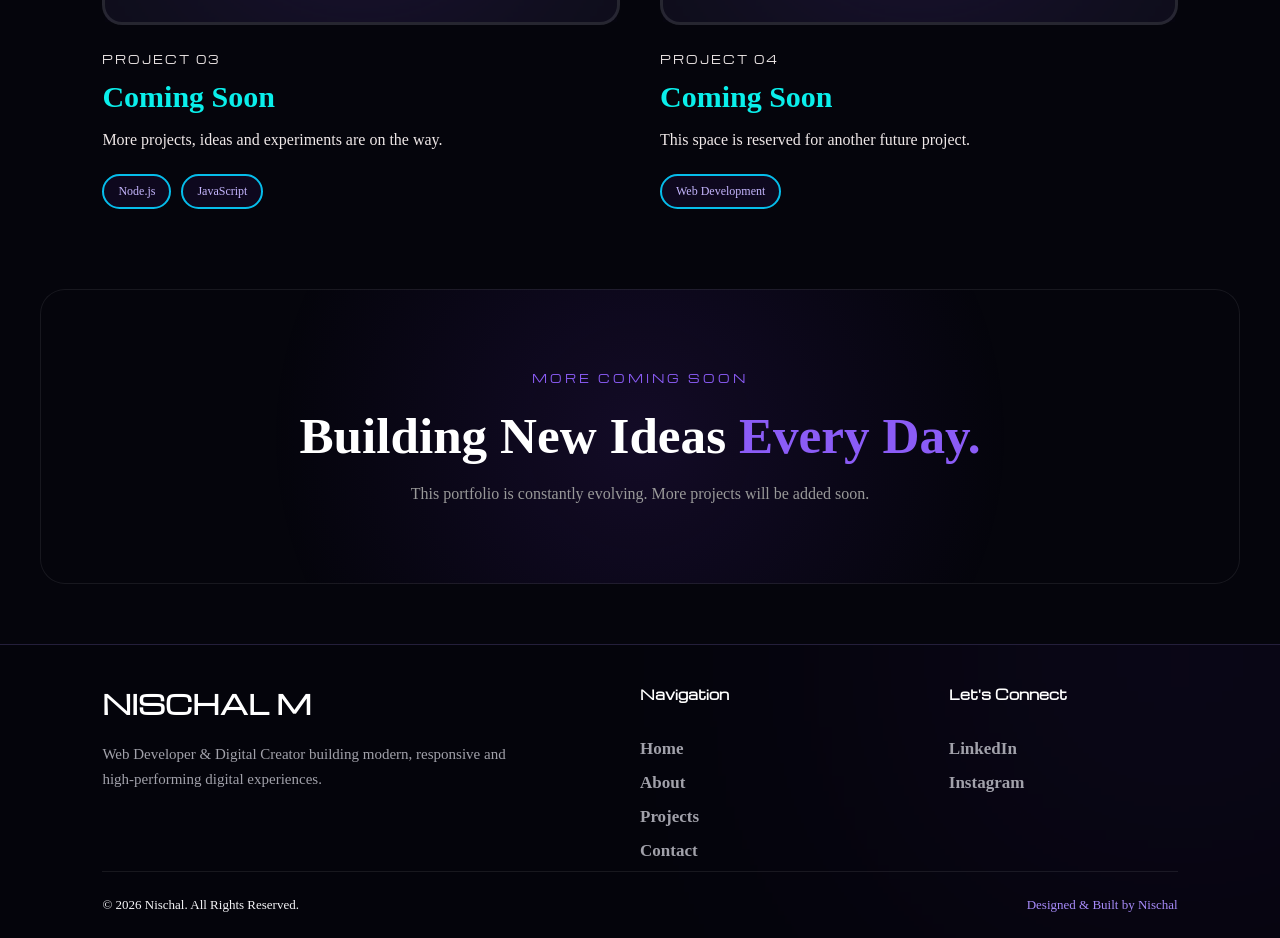
==== commit b8da1d2c: "Updated project 2 image" ====
--- a/projects.html
+++ b/projects.html
@@ -184,7 +184,7 @@
 
 
                     <div class="project-image">
-                        <img src="pro2.png" alt="Travel Agency Website">
+                        <img src="pro2-new.png" alt="Travel Agency Website">
                     </div>
                 </a>
 
